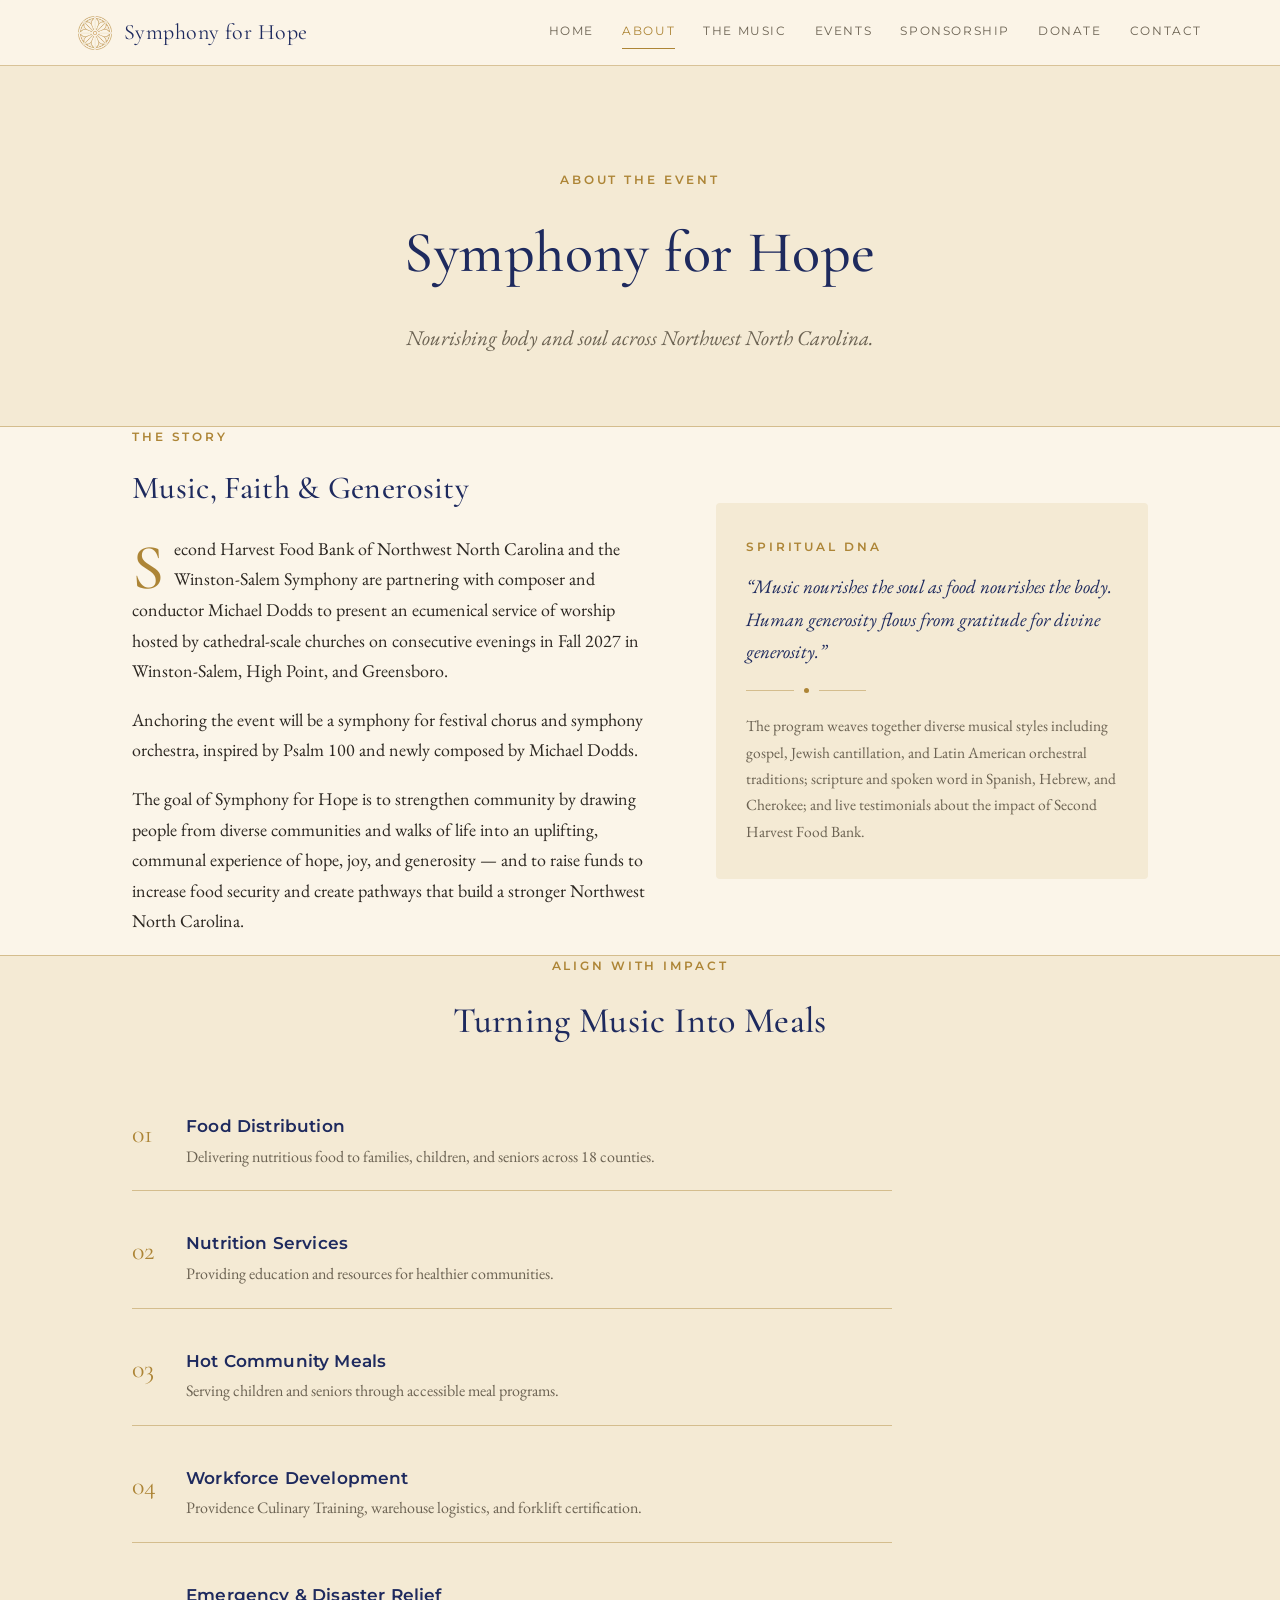
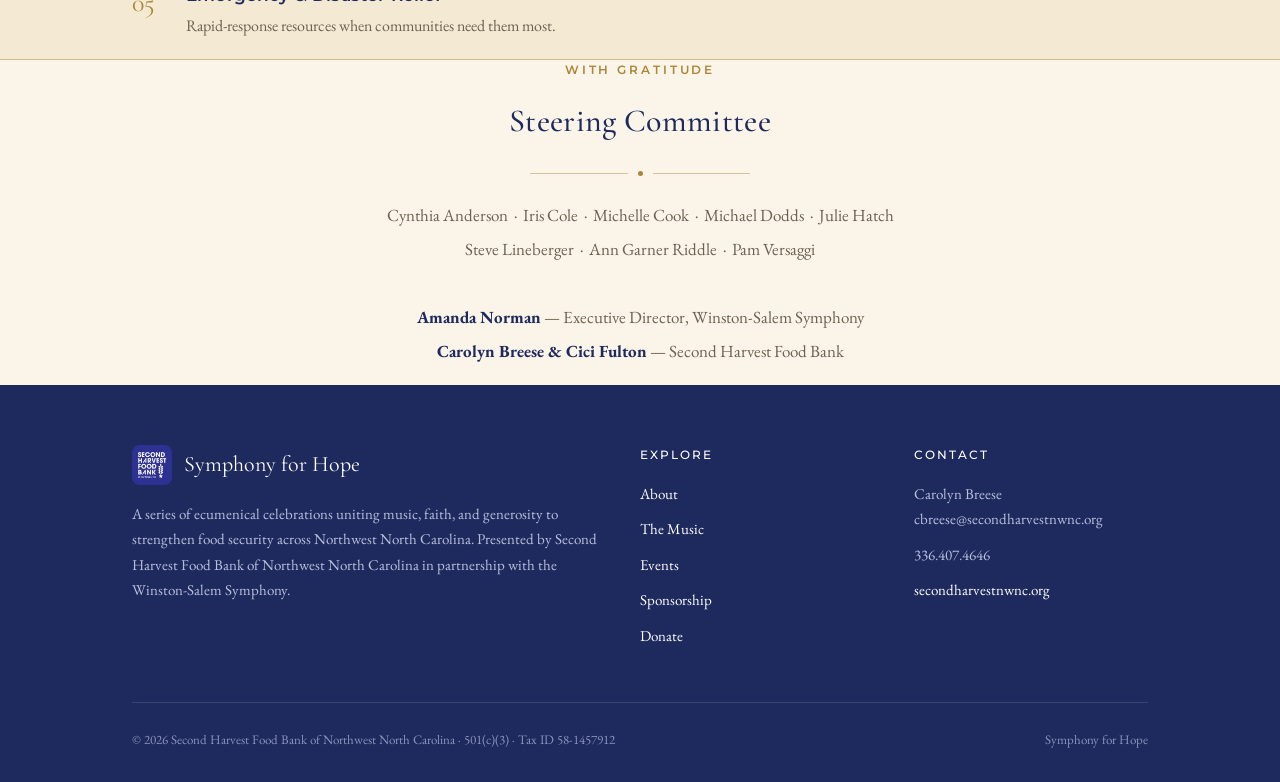
==== about/index.html @ e2a61d3d "Add files via upload" ====
<!DOCTYPE html>
<html lang="en">
<head>
<meta charset="UTF-8">
<meta name="viewport" content="width=device-width, initial-scale=1.0">
<title>About | Symphony for Hope</title>
<meta name="description" content="Second Harvest Food Bank of Northwest North Carolina and the Winston-Salem Symphony present Symphony for Hope, Fall 2027.">
<link rel="icon" href="/assets/images/mandala-emblem.png">
<link rel="preconnect" href="https://fonts.googleapis.com">
<link rel="preconnect" href="https://fonts.gstatic.com" crossorigin>
<link href="https://fonts.googleapis.com/css2?family=Cormorant+Garamond:ital,wght@0,400;0,500;0,600;1,400;1,500&family=EB+Garamond:ital,wght@0,400;0,500;1,400&family=Montserrat:wght@400;500;600&display=swap" rel="stylesheet">
<link rel="stylesheet" href="/assets/style.css">
</head>
<body>
<svg width="0" height="0" style="position:absolute">
  <defs>
    <symbol id="corner-flourish" viewBox="0 0 100 100">
      <path d="M4,4 Q4,40 40,40" stroke="#AD8536" stroke-width="1.4" fill="none"/>
      <path d="M4,4 Q40,4 40,40" stroke="#AD8536" stroke-width="1.4" fill="none"/>
      <circle cx="4" cy="4" r="3" fill="#AD8536"/>
      <circle cx="16" cy="4" r="1.6" fill="#AD8536"/>
      <circle cx="4" cy="16" r="1.6" fill="#AD8536"/>
    </symbol>
    <symbol id="petal" viewBox="0 0 200 200">
      <path d="M100,100 C122,74 122,26 100,6 C78,26 78,74 100,100 Z" fill="none" stroke="currentColor" stroke-width="4"/>
    </symbol>
  </defs>
</svg>
<header class="site-header">
  <div class="nav-inner">
    <a class="brand" href="/">
      <img src="/assets/images/mandala-emblem.png" alt="Symphony for Hope emblem">
      <span class="brand-text">Symphony for Hope</span>
    </a>
    <button class="nav-toggle" id="navToggle">☰</button>
    <nav class="primary-nav" id="primaryNav">
      <a href="/">Home</a>
      <a href="/about/" class="active">About</a>
      <a href="/the-music/">The Music</a>
      <a href="/events/">Events</a>
      <a href="/sponsorship/">Sponsorship</a>
      <a href="/donate/">Donate</a>
      <a href="/contact/">Contact</a>
    </nav>
  </div>
</header>
<main>

  <section class="page-hero">
    <span class="eyebrow">About the Event</span>
    <h1>Symphony for Hope</h1>
    <p class="lede">Nourishing body and soul across Northwest North Carolina.</p>
  </section>

  <section>
    <div class="container two-col">
      <div>
        <span class="eyebrow">The Story</span>
        <h2 style="font-size:32px;color:var(--navy);">Music, Faith &amp; Generosity</h2>
        <p class="dropcap">Second Harvest Food Bank of Northwest North Carolina and the Winston-Salem Symphony are partnering with composer and conductor Michael Dodds to present an ecumenical service of worship hosted by cathedral-scale churches on consecutive evenings in Fall 2027 in Winston-Salem, High Point, and Greensboro.</p>
        <p>Anchoring the event will be a symphony for festival chorus and symphony orchestra, inspired by Psalm 100 and newly composed by Michael Dodds.</p>
        <p>The goal of Symphony for Hope is to strengthen community by drawing people from diverse communities and walks of life into an uplifting, communal experience of hope, joy, and generosity — and to raise funds to increase food security and create pathways that build a stronger Northwest North Carolina.</p>
      </div>
      <div class="card" style="background:var(--ivory-deep);border:none;box-shadow:none;">
        <span class="eyebrow">Spiritual DNA</span>
        <p style="font-style:italic;color:var(--navy);font-size:19px;">&ldquo;Music nourishes the soul as food nourishes the body. Human generosity flows from gratitude for divine generosity.&rdquo;</p>
        <div class="rule" style="margin:20px 0;width:120px;"><span class="dot"></span></div>
        <p style="font-size:15.5px;color:var(--ink-soft);">The program weaves together diverse musical styles including gospel, Jewish cantillation, and Latin American orchestral traditions; scripture and spoken word in Spanish, Hebrew, and Cherokee; and live testimonials about the impact of Second Harvest Food Bank.</p>
      </div>
    </div>
  </section>

  <section class="on-ivory-deep bordered">
    <div class="container">
      <div class="center" style="margin-bottom:10px;">
        <span class="eyebrow">Align With Impact</span>
        <h2 style="font-size:36px;color:var(--navy);">Turning Music Into Meals</h2>
      </div>
      <ul class="impact-list container narrow" style="padding-top:30px;">
        <li><span class="num">01</span><div><h4>Food Distribution</h4><p>Delivering nutritious food to families, children, and seniors across 18 counties.</p></div></li>
        <li><span class="num">02</span><div><h4>Nutrition Services</h4><p>Providing education and resources for healthier communities.</p></div></li>
        <li><span class="num">03</span><div><h4>Hot Community Meals</h4><p>Serving children and seniors through accessible meal programs.</p></div></li>
        <li><span class="num">04</span><div><h4>Workforce Development</h4><p>Providence Culinary Training, warehouse logistics, and forklift certification.</p></div></li>
        <li><span class="num">05</span><div><h4>Emergency &amp; Disaster Relief</h4><p>Rapid-response resources when communities need them most.</p></div></li>
      </ul>
    </div>
  </section>

  <section>
    <div class="container narrow center">
      <span class="eyebrow">With Gratitude</span>
      <h2 style="font-size:32px;color:var(--navy);">Steering Committee</h2>
      <div class="rule"><span class="dot"></span></div>
      <p style="color:var(--ink-soft);font-size:17px;line-height:2;">
        Cynthia Anderson &nbsp;·&nbsp; Iris Cole &nbsp;·&nbsp; Michelle Cook &nbsp;·&nbsp; Michael Dodds &nbsp;·&nbsp; Julie Hatch<br>
        Steve Lineberger &nbsp;·&nbsp; Ann Garner Riddle &nbsp;·&nbsp; Pam Versaggi<br><br>
        <strong style="color:var(--navy);">Amanda Norman</strong> — Executive Director, Winston-Salem Symphony<br>
        <strong style="color:var(--navy);">Carolyn Breese &amp; Cici Fulton</strong> — Second Harvest Food Bank
      </p>
    </div>
  </section>
</main>
<footer>
  <div class="container">
    <div class="foot-grid">
      <div>
        <div class="foot-logo">
          <img src="/assets/images/sh-logo.png" alt="Second Harvest Food Bank of Northwest NC">
          <span style="font-family:'Cormorant Garamond',serif;font-size:22px;color:#fff;">Symphony for Hope</span>
        </div>
        <p>A series of ecumenical celebrations uniting music, faith, and generosity to strengthen food security across Northwest North Carolina. Presented by Second Harvest Food Bank of Northwest North Carolina in partnership with the Winston-Salem Symphony.</p>
      </div>
      <div>
        <h4>Explore</h4>
        <ul>
          <li><a href="/about/">About</a></li>
          <li><a href="/the-music/">The Music</a></li>
          <li><a href="/events/">Events</a></li>
          <li><a href="/sponsorship/">Sponsorship</a></li>
          <li><a href="/donate/">Donate</a></li>
        </ul>
      </div>
      <div>
        <h4>Contact</h4>
        <ul>
          <li>Carolyn Breese<br>cbreese@secondharvestnwnc.org</li>
          <li>336.407.4646</li>
          <li><a href="https://www.secondharvestnwnc.org/" target="_blank" rel="noopener">secondharvestnwnc.org</a></li>
        </ul>
      </div>
    </div>
    <div class="foot-bottom">
      <span>© 2026 Second Harvest Food Bank of Northwest North Carolina · 501(c)(3) · Tax ID 58-1457912</span>
      <span>Symphony for Hope</span>
    </div>
  </div>
</footer>
<script>
  var navToggle = document.getElementById('navToggle');
  var primaryNav = document.getElementById('primaryNav');
  if (navToggle && primaryNav) {
    navToggle.addEventListener('click', function() {
      primaryNav.classList.toggle('open');
    });
  }
</script>
</body>
</html>
---- assets/style.css ----
body{margin:0;}

  :root{
    --ivory:#FBF5E9;
    --ivory-deep:#F4EAD4;
    --card:#FFFFFF;
    --gold:#AD8536;
    --gold-light:#C9A55C;
    --gold-pale:#E7D3A6;
    --navy:#1E2A5E;
    --navy-deep:#141c42;
    --ink:#2B2620;
    --ink-soft:#6b6252;
    --rule: rgba(173,133,54,0.45);
    --shadow: 0 18px 50px -22px rgba(30,26,15,0.35);
  }
  *{box-sizing:border-box;}
  html{scroll-behavior:smooth;}
  body{
    margin:0;
    background:var(--ivory);
    color:var(--ink);
    font-family:'EB Garamond', 'Cormorant Garamond', serif;
    font-size:18px;
    line-height:1.7;
    -webkit-font-smoothing:antialiased;
  }
  h1,h2,h3,h4{
    font-family:'Cormorant Garamond', serif;
    font-weight:500;
    margin:0 0 .3em 0;
    color:var(--ink);
    letter-spacing:.01em;
  }
  a{color:inherit;}
  img{max-width:100%;display:block;}
  .eyebrow{
    font-family:'Montserrat', sans-serif;
    font-size:12px;
    letter-spacing:.24em;
    text-transform:uppercase;
    color:var(--gold);
    font-weight:600;
    margin-bottom:14px;
    display:block;
  }
  .eyebrow.on-navy{color:var(--gold-light);}
  .rule{
    display:flex;align-items:center;justify-content:center;gap:10px;
    margin:22px auto;width:220px;
  }
  .rule::before,.rule::after{content:'';flex:1;height:1px;background:var(--rule);}
  .rule .dot{width:5px;height:5px;border-radius:50%;background:var(--gold);}
  .container{max-width:1080px;margin:0 auto;padding:0 32px;}
  .container.narrow{max-width:760px;}

  /* ---------- Ornamental corners ---------- */
  .ornament{position:absolute;width:46px;height:46px;pointer-events:none;opacity:.85;}
  .ornament svg{width:100%;height:100%;}
  .ornament.tl{top:14px;left:14px;}
  .ornament.tr{top:14px;right:14px;transform:scaleX(-1);}
  .ornament.bl{bottom:14px;left:14px;transform:scaleY(-1);}
  .ornament.br{bottom:14px;right:14px;transform:scale(-1,-1);}

  /* ---------- Nav ---------- */
  header.site-header{
    position:fixed;top:0;left:0;right:0;z-index:1000;
    background:rgba(251,245,233,0.92);
    backdrop-filter:blur(6px);
    border-bottom:1px solid var(--rule);
  }
  .nav-inner{
    max-width:1180px;margin:0 auto;padding:14px 28px;
    display:flex;align-items:center;justify-content:space-between;
  }
  .brand{display:flex;align-items:center;gap:12px;cursor:pointer;text-decoration:none;}
  .brand img{width:34px;height:34px;}
  .brand-text{font-family:'Cormorant Garamond',serif;font-size:22px;color:var(--navy);letter-spacing:.02em;}
  nav.primary-nav{display:flex;gap:28px;}
  nav.primary-nav a{
    font-family:'Montserrat',sans-serif;font-size:11.5px;letter-spacing:.14em;text-transform:uppercase;
    color:var(--ink-soft);text-decoration:none;padding:6px 0;border-bottom:1px solid transparent;
    transition:color .2s, border-color .2s; cursor:pointer;
  }
  nav.primary-nav a:hover, nav.primary-nav a.active{color:var(--gold);border-color:var(--gold);}
  .nav-toggle{display:none;background:none;border:1px solid var(--gold);border-radius:4px;width:38px;height:34px;cursor:pointer;color:var(--navy);font-size:18px;}

  @media (max-width:900px){
    nav.primary-nav{
      position:absolute;top:100%;left:0;right:0;background:var(--ivory);
      flex-direction:column;gap:0;border-bottom:1px solid var(--rule);
      max-height:0;overflow:hidden;transition:max-height .3s ease;
    }
    nav.primary-nav.open{max-height:420px;}
    nav.primary-nav a{padding:14px 28px;border-bottom:1px solid rgba(173,133,54,.15);}
    .nav-toggle{display:block;}
  }

  /* ---------- Buttons ---------- */
  .btn{
    display:inline-block;font-family:'Montserrat',sans-serif;font-size:12.5px;letter-spacing:.16em;
    text-transform:uppercase;text-decoration:none;padding:15px 34px;border-radius:2px;
    transition:all .25s ease;cursor:pointer;border:1px solid transparent;
  }
  .btn-gold{background:var(--gold);color:#fff;box-shadow:0 10px 24px -10px rgba(173,133,54,.6);}
  .btn-gold:hover{background:#95712a;}
  .btn-outline{border-color:var(--gold);color:var(--gold);background:transparent;}
  .btn-outline:hover{background:var(--gold);color:#fff;}
  .btn-navy{background:var(--navy);color:#fff;}
  .btn-navy:hover{background:var(--navy-deep);}
  .btn-outline-navy{border-color:var(--navy);color:var(--navy);background:transparent;}
  .btn-outline-navy:hover{background:var(--navy);color:#fff;}
  .btn-row{display:flex;gap:16px;flex-wrap:wrap;}

  /* ---------- Pages ---------- */
  to{opacity:1;transform:translateY(0);}}

  section{padding:96px 0;position:relative;}
  section.tight{padding:64px 0;}
  section.on-ivory-deep{background:var(--ivory-deep);}
  section.on-navy{background:var(--navy);color:#f3ece0;}
  section.on-navy h1,section.on-navy h2,section.on-navy h3{color:#fff;}
  section.bordered{border-top:1px solid var(--rule);border-bottom:1px solid var(--rule);}

  .center{text-align:center;}
  .lede{font-size:21px;color:var(--ink-soft);font-style:italic;}
  .quote{
    font-family:'Cormorant Garamond',serif;font-style:italic;font-size:28px;
    color:var(--navy);max-width:640px;margin:0 auto;line-height:1.5;
  }
  .quote.on-navy{color:var(--gold-light);}

  /* ---------- Hero ---------- */
  .hero{
    padding:180px 0 100px;text-align:center;position:relative;
    background:
      radial-gradient(ellipse at 50% -10%, rgba(173,133,54,0.12), transparent 60%),
      var(--ivory);
  }
  .hero .mandala{width:96px;height:96px;margin:0 auto 26px;}
  .hero h1{font-size:clamp(42px,7vw,74px);color:var(--navy);}
  .hero .subtitle{font-family:'Montserrat',sans-serif;font-size:13px;letter-spacing:.28em;text-transform:uppercase;color:var(--gold);margin-bottom:8px;}
  .hero .tagline{font-size:20px;font-style:italic;color:var(--ink-soft);max-width:560px;margin:18px auto 6px;}
  .hero .dateline{font-family:'Montserrat',sans-serif;font-size:13px;letter-spacing:.14em;text-transform:uppercase;color:var(--ink-soft);margin-top:6px;}
  .hero .btn-row{justify-content:center;margin-top:38px;}

  .page-hero{padding:170px 0 70px;text-align:center;background:var(--ivory-deep);border-bottom:1px solid var(--rule);}
  .page-hero h1{font-size:clamp(38px,6vw,58px);color:var(--navy);}
  .page-hero .lede{max-width:640px;margin:16px auto 0;}

  /* ---------- Cards / grids ---------- */
  .grid{display:grid;gap:28px;}
  .grid-3{grid-template-columns:repeat(3,1fr);}
  .grid-2{grid-template-columns:repeat(2,1fr);}
  @media (max-width:820px){.grid-3{grid-template-columns:1fr;}.grid-2{grid-template-columns:1fr;}}

  .card{
    background:var(--card);border:1px solid var(--rule);border-radius:4px;
    padding:34px 30px;box-shadow:var(--shadow);
  }
  .card h3{font-size:24px;color:var(--navy);}
  .card p{color:var(--ink-soft);font-size:16.5px;margin:10px 0 0;}
  .card .icon{width:40px;height:40px;margin-bottom:16px;color:var(--gold);}

  .impact-list{list-style:none;padding:0;margin:0;display:grid;gap:18px;}
  .impact-list li{
    display:flex;gap:18px;align-items:flex-start;padding:20px 0;border-bottom:1px solid var(--rule);
  }
  .impact-list li:last-child{border-bottom:none;}
  .impact-list .num{font-family:'Cormorant Garamond',serif;font-size:26px;color:var(--gold);width:36px;flex:none;}
  .impact-list h4{font-size:19px;margin:0 0 2px;color:var(--navy);font-family:'Montserrat',sans-serif;font-weight:600;letter-spacing:.01em;text-transform:none;font-size:17px;}
  .impact-list p{margin:0;color:var(--ink-soft);font-size:16px;}

  /* ---------- Sponsorship levels ---------- */
  .levels{display:grid;gap:24px;grid-template-columns:repeat(3,1fr);margin-top:20px;}
  @media (max-width:980px){.levels{grid-template-columns:repeat(2,1fr);}}
  @media (max-width:640px){.levels{grid-template-columns:1fr;}}
  .level-card{
    background:var(--card);border:1px solid var(--rule);border-radius:4px;padding:34px 26px;
    text-align:center;position:relative;box-shadow:var(--shadow);
  }
  .level-card.featured{border:1px solid var(--gold);background:linear-gradient(180deg,#fff,#FCF6E9);}
  .level-card.featured::before{
    content:'PREMIER';position:absolute;top:-11px;left:50%;transform:translateX(-50%);
    background:var(--gold);color:#fff;font-family:'Montserrat',sans-serif;font-size:10px;
    letter-spacing:.18em;padding:4px 14px;border-radius:20px;
  }
  .level-card .level-name{font-family:'Montserrat',sans-serif;font-size:12px;letter-spacing:.2em;text-transform:uppercase;color:var(--gold);margin-bottom:8px;}
  .level-card .level-amount{font-family:'Cormorant Garamond',serif;font-size:40px;color:var(--navy);margin-bottom:18px;}
  .level-card ul{list-style:none;padding:0;margin:0;text-align:left;}
  .level-card li{
    font-size:15.5px;color:var(--ink-soft);padding:9px 0 9px 22px;position:relative;border-top:1px solid rgba(173,133,54,.15);
  }
  .level-card li:first-child{border-top:none;}
  .level-card li::before{content:'✦';position:absolute;left:0;top:9px;color:var(--gold);font-size:11px;}

  /* ---------- Timeline / events ---------- */
  .event-card{
    display:grid;grid-template-columns:150px 1fr;gap:30px;background:var(--card);
    border:1px solid var(--rule);border-radius:4px;padding:30px;box-shadow:var(--shadow);align-items:start;
  }
  @media (max-width:700px){.event-card{grid-template-columns:1fr;}}
  .event-date{text-align:center;border-right:1px solid var(--rule);padding-right:24px;}
  @media (max-width:700px){.event-date{border-right:none;border-bottom:1px solid var(--rule);padding:0 0 18px;}}
  .event-date .month{font-family:'Montserrat',sans-serif;font-size:12px;letter-spacing:.16em;text-transform:uppercase;color:var(--gold);}
  .event-date .day{font-family:'Cormorant Garamond',serif;font-size:44px;color:var(--navy);line-height:1;}
  .event-date .year{font-size:15px;color:var(--ink-soft);}

  .city-card{border:1px solid var(--rule);border-radius:4px;background:var(--card);box-shadow:var(--shadow);overflow:hidden;}
  .city-card .card-body{padding:26px 28px;}
  .city-card h3{color:var(--navy);font-size:23px;}
  .city-card .church{font-family:'Montserrat',sans-serif;font-size:12px;letter-spacing:.1em;text-transform:uppercase;color:var(--gold);margin-top:10px;}
  .city-card .card-photo{width:100%;aspect-ratio:4/3;object-fit:cover;display:block;}
  .city-card .card-placeholder{
    width:100%;aspect-ratio:4/3;background:linear-gradient(160deg,var(--navy),#2b3a7a);
    display:flex;align-items:center;justify-content:center;color:var(--gold-light);
    font-family:'Montserrat',sans-serif;font-size:11px;letter-spacing:.14em;text-transform:uppercase;text-align:center;padding:16px;
  }

  .person-card{border:1px solid var(--rule);border-radius:4px;background:var(--card);box-shadow:var(--shadow);overflow:hidden;}
  .person-card .card-body{padding:26px 28px;}
  .person-card .card-photo{width:100%;aspect-ratio:1;object-fit:cover;display:block;}
  .person-card .card-placeholder{
    width:100%;aspect-ratio:1;background:linear-gradient(160deg,var(--navy),#2b3a7a);
    display:flex;align-items:center;justify-content:center;color:var(--gold-light);
    font-family:'Montserrat',sans-serif;font-size:11px;letter-spacing:.14em;text-transform:uppercase;text-align:center;padding:16px;
  }

  .ensemble-card{border:1px solid var(--rule);border-radius:4px;background:var(--card);box-shadow:var(--shadow);overflow:hidden;}
  .ensemble-card .card-photo{width:100%;aspect-ratio:16/9;object-fit:cover;display:block;}
  .ensemble-card .card-body{padding:30px 32px;}
  .ensemble-card .card-body .grid-2{gap:32px;}
  @media (max-width:820px){.ensemble-card .card-body .grid-2 > div:first-child{margin-bottom:6px;}}

  table.people-table{width:100%;border-collapse:collapse;margin-top:10px;}
  table.people-table td{padding:14px 10px;border-top:1px solid var(--rule);font-size:16.5px;vertical-align:top;}
  table.people-table td.role{color:var(--gold);font-family:'Montserrat',sans-serif;font-size:12px;letter-spacing:.1em;text-transform:uppercase;width:190px;}

  .bio-row{display:grid;grid-template-columns:240px 1fr;gap:36px;align-items:start;}
  @media (max-width:700px){.bio-row{grid-template-columns:1fr;} .bio-photo{max-width:220px;margin:0 auto;}}
  .bio-photo{
    width:100%;aspect-ratio:1;border-radius:4px;overflow:hidden;
    border:1px solid var(--rule);box-shadow:var(--shadow);
  }
  .bio-photo img{width:100%;height:100%;object-fit:cover;display:block;}

  .antiphon{border-left:2px solid var(--gold-pale);padding-left:26px;margin:26px 0;}
  .antiphon .tag{font-family:'Montserrat',sans-serif;font-size:11px;letter-spacing:.16em;color:var(--gold);text-transform:uppercase;}
  .antiphon h4{font-size:24px;color:var(--navy);margin:6px 0 2px;}
  .antiphon .latin{font-style:italic;color:var(--ink-soft);font-size:16px;}

  footer{background:var(--navy);color:#cdd3ea;padding:60px 0 30px;}
  footer a{color:#fff;text-decoration:none;}
  footer .foot-grid{display:grid;grid-template-columns:2fr 1fr 1fr;gap:40px;}
  @media (max-width:760px){footer .foot-grid{grid-template-columns:1fr;}}
  footer h4{color:#fff;font-family:'Montserrat',sans-serif;font-size:12px;letter-spacing:.16em;text-transform:uppercase;margin-bottom:16px;}
  footer p, footer li{color:#b9c0dc;font-size:15px;}
  footer ul{list-style:none;padding:0;margin:0;}
  footer li{margin-bottom:10px;}
  .foot-bottom{
    margin-top:44px;padding-top:26px;border-top:1px solid rgba(255,255,255,.12);
    display:flex;justify-content:space-between;flex-wrap:wrap;gap:10px;font-size:13px;color:#8b93bd;
  }
  .foot-logo{display:flex;align-items:center;gap:12px;margin-bottom:16px;}
  .foot-logo img{width:40px;height:40px;}

  .two-col{display:grid;grid-template-columns:1.1fr .9fr;gap:56px;align-items:center;}
  @media (max-width:820px){.two-col{grid-template-columns:1fr;}}
  .dropcap:first-letter{
    font-family:'Cormorant Garamond',serif;font-size:64px;color:var(--gold);float:left;line-height:.8;
    padding:8px 10px 0 0;font-weight:500;
  }
  .tag-pill{
    display:inline-block;font-family:'Montserrat',sans-serif;font-size:11px;letter-spacing:.12em;
    text-transform:uppercase;color:var(--navy);background:var(--gold-pale);padding:5px 12px;border-radius:20px;margin:4px 6px 0 0;
  }
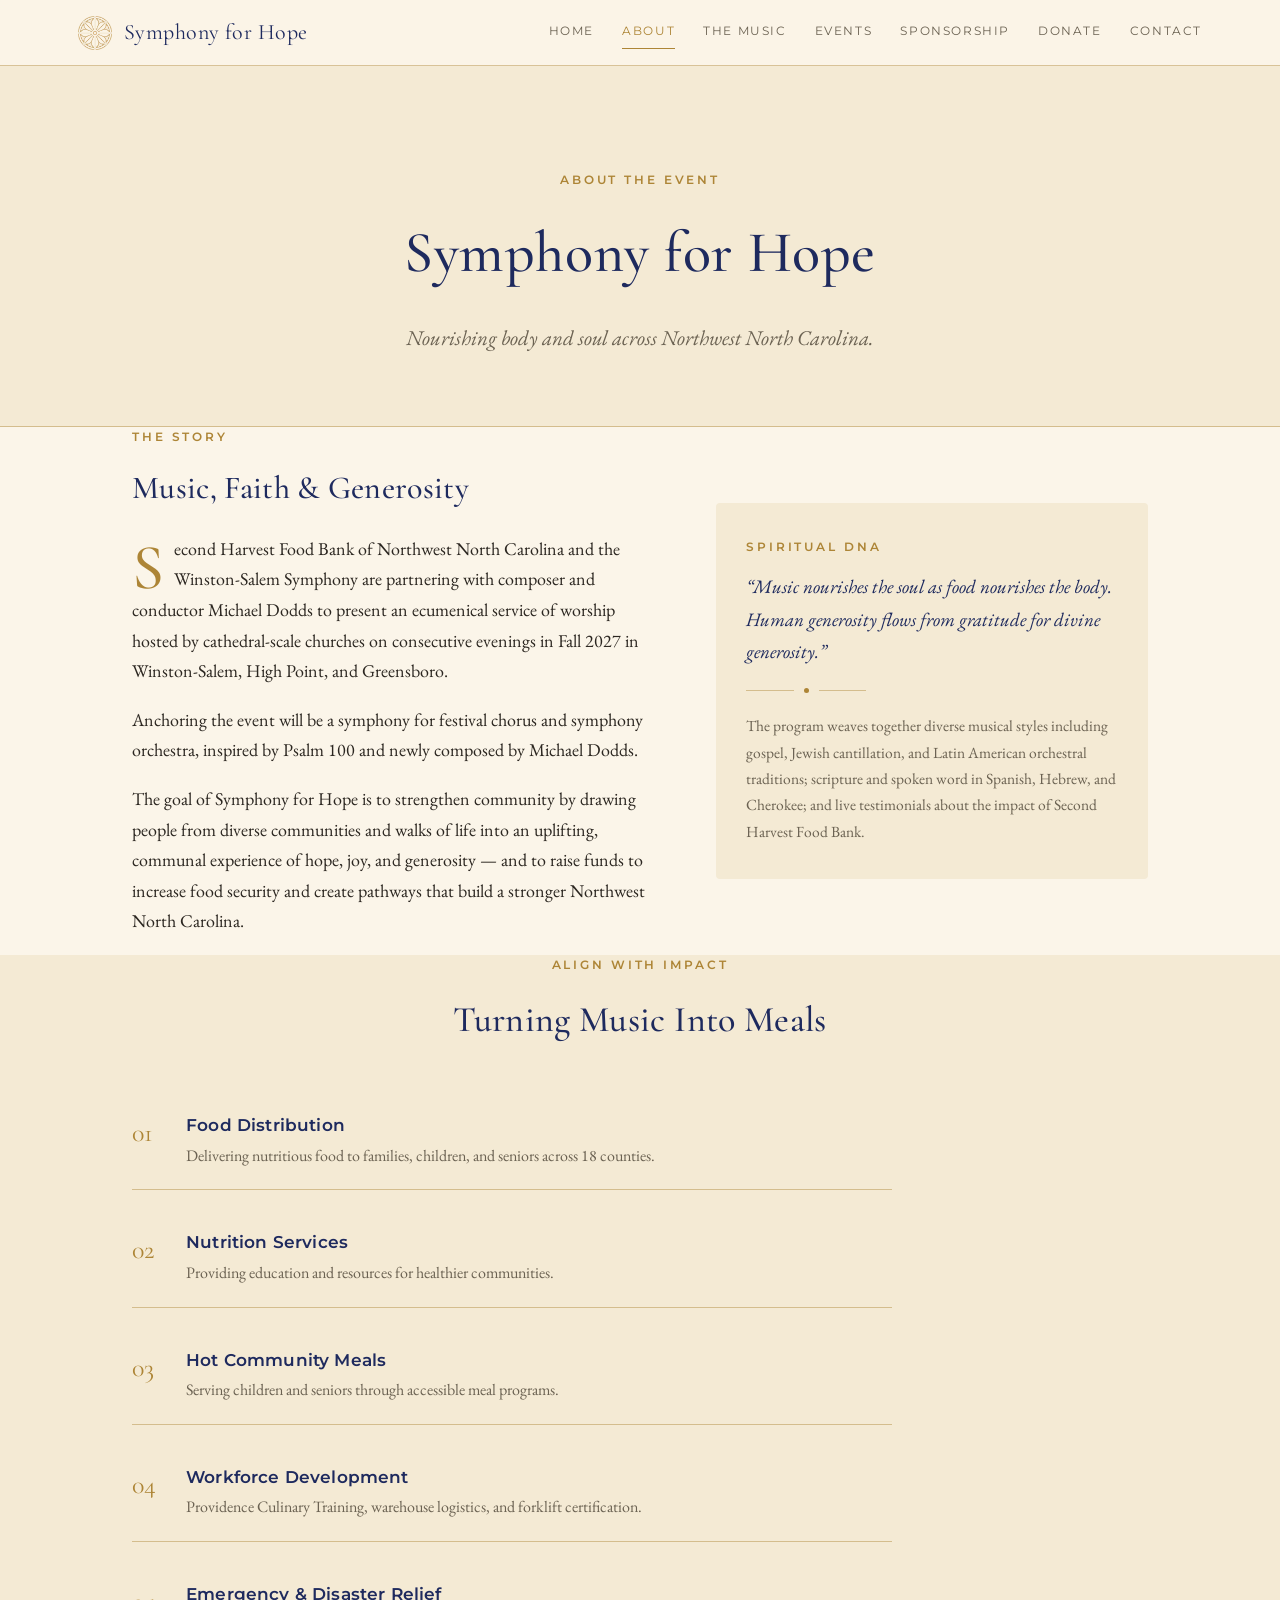
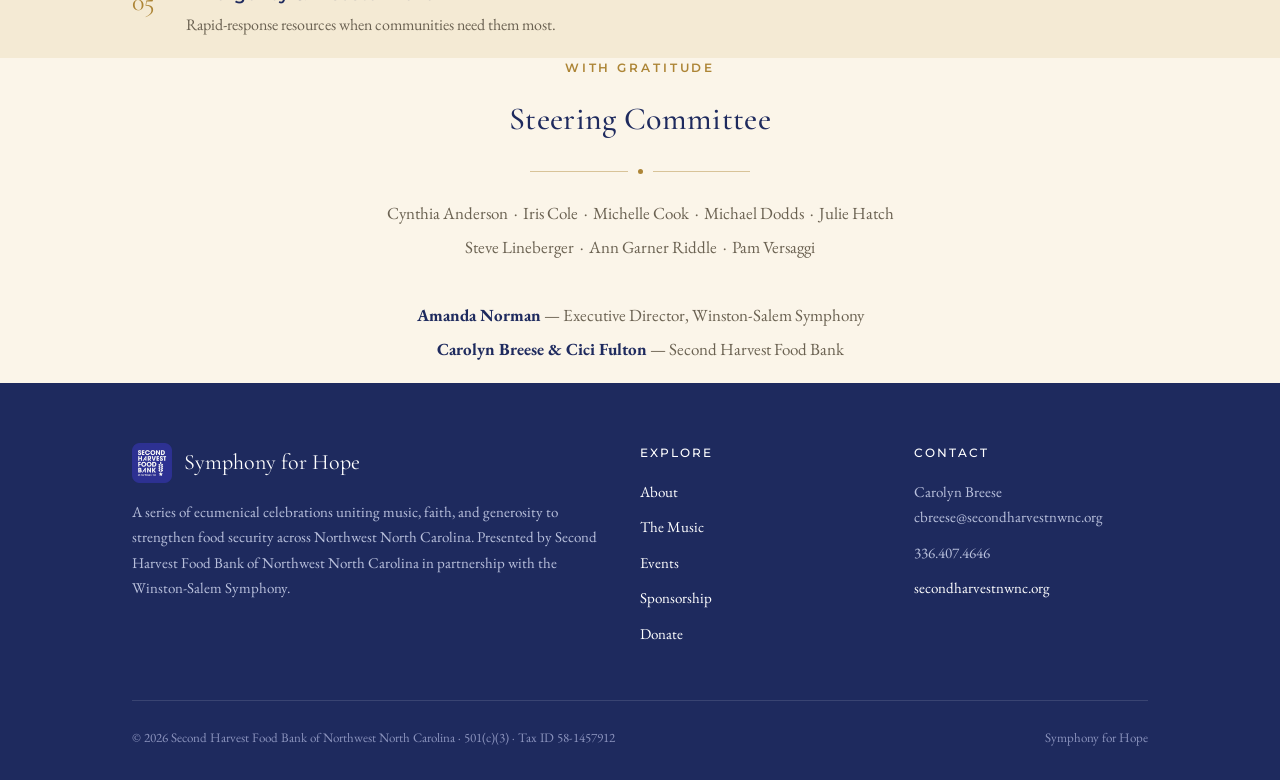
==== commit bf6e682e: "Add files via upload" ====
--- a/about/index.html
+++ b/about/index.html
@@ -46,7 +46,7 @@
 </header>
 <main>
 
-  <section class="page-hero">
+  <section class="page-hero fade-bottom">
     <span class="eyebrow">About the Event</span>
     <h1>Symphony for Hope</h1>
     <p class="lede">Nourishing body and soul across Northwest North Carolina.</p>
@@ -70,7 +70,7 @@
     </div>
   </section>
 
-  <section class="on-ivory-deep bordered">
+  <section class="on-ivory-deep bordered fade-edges">
     <div class="container">
       <div class="center" style="margin-bottom:10px;">
         <span class="eyebrow">Align With Impact</span>
--- a/assets/style.css
+++ b/assets/style.css
@@ -120,7 +120,7 @@
   section.on-ivory-deep{background:var(--ivory-deep);}
   section.on-navy{background:var(--navy);color:#f3ece0;}
   section.on-navy h1,section.on-navy h2,section.on-navy h3{color:#fff;}
-  section.bordered{border-top:1px solid var(--rule);border-bottom:1px solid var(--rule);}
+  section.bordered{}
 
   .center{text-align:center;}
   .lede{font-size:21px;color:var(--ink-soft);font-style:italic;}
@@ -233,8 +233,14 @@
   @media (max-width:820px){.ensemble-card .card-body .grid-2 > div:first-child{margin-bottom:6px;}}
 
   table.people-table{width:100%;border-collapse:collapse;margin-top:10px;}
-  table.people-table td{padding:14px 10px;border-top:1px solid var(--rule);font-size:16.5px;vertical-align:top;}
+  table.people-table td{padding:14px 10px;border-top:1px solid var(--rule);font-size:16.5px;vertical-align:top;word-break:break-word;overflow-wrap:anywhere;}
   table.people-table td.role{color:var(--gold);font-family:'Montserrat',sans-serif;font-size:12px;letter-spacing:.1em;text-transform:uppercase;width:190px;}
+  @media (max-width:600px){
+    table.people-table, table.people-table tbody, table.people-table tr, table.people-table td{display:block;width:auto;}
+    table.people-table tr{border-top:1px solid var(--rule);padding:14px 0;}
+    table.people-table td{padding:0 10px;border-top:none;}
+    table.people-table td.role{margin-bottom:6px;}
+  }
 
   .bio-row{display:grid;grid-template-columns:240px 1fr;gap:36px;align-items:start;}
   @media (max-width:700px){.bio-row{grid-template-columns:1fr;} .bio-photo{max-width:220px;margin:0 auto;}}
